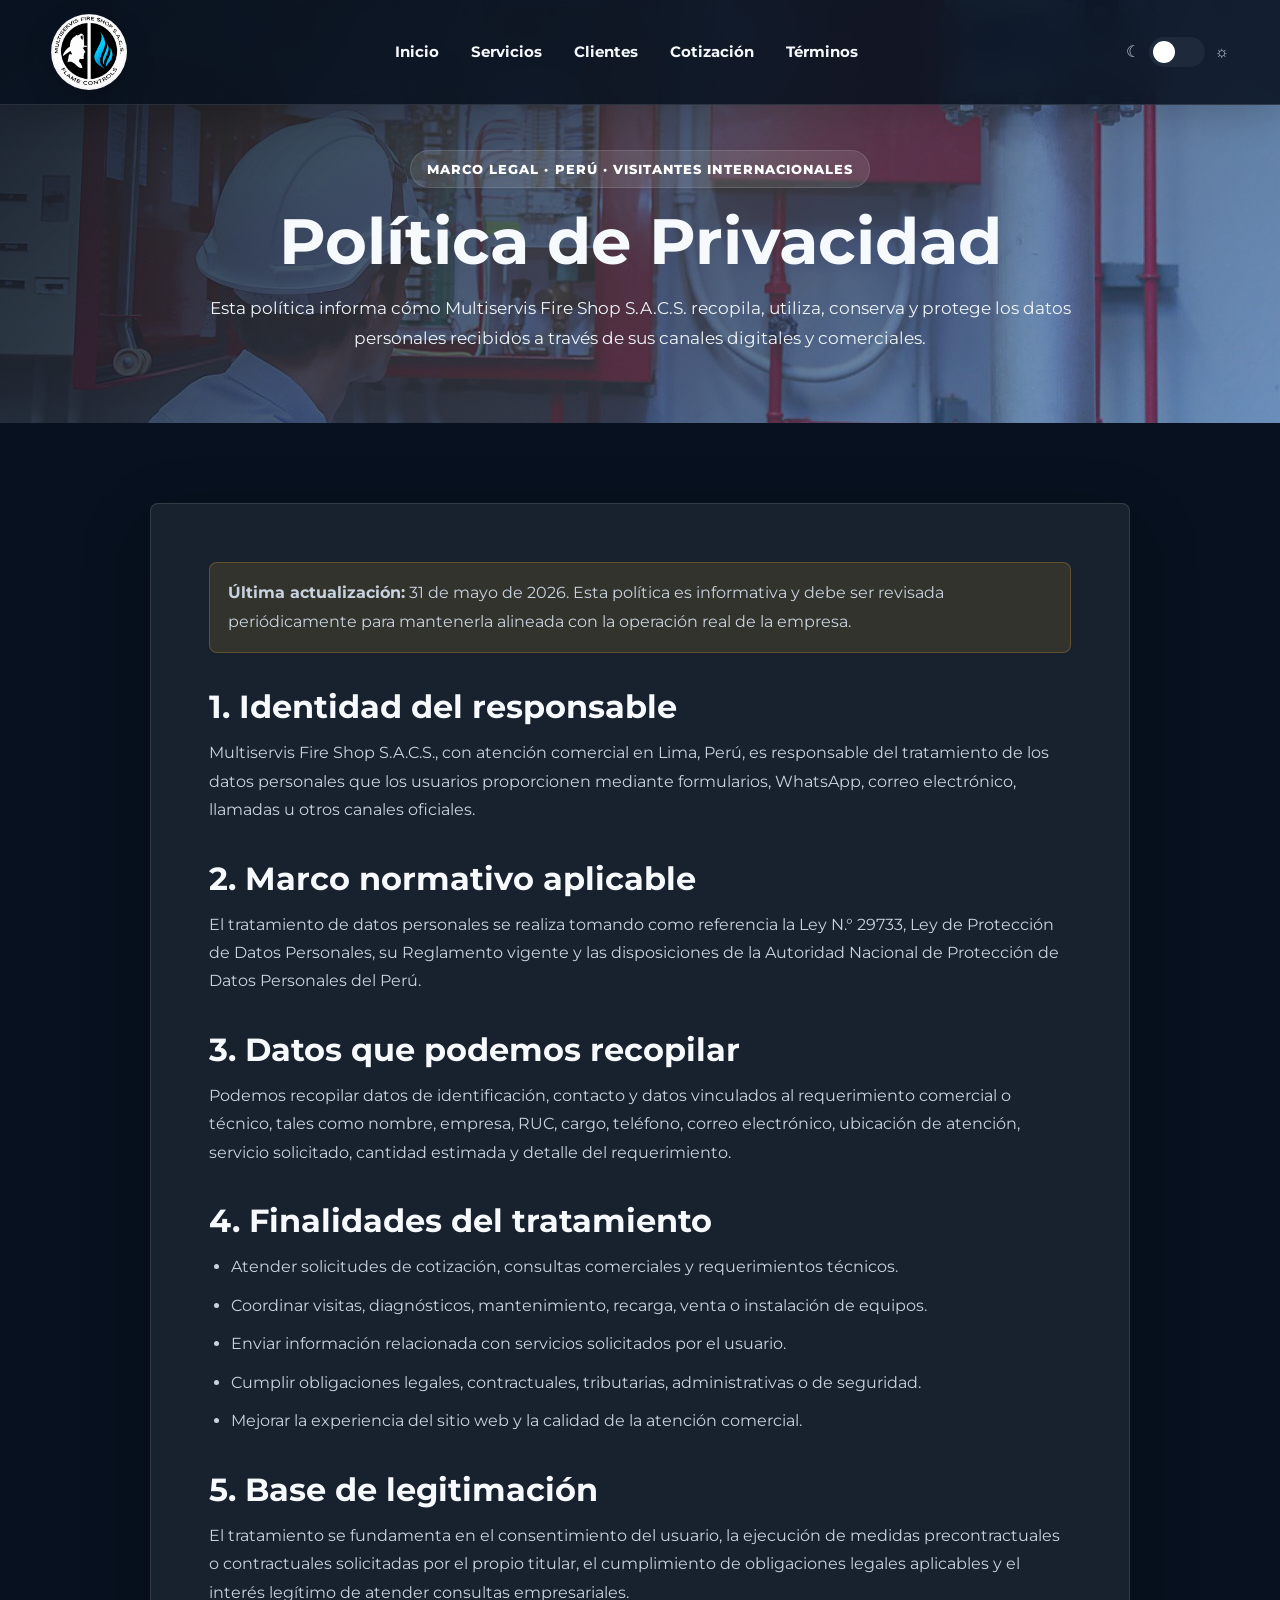
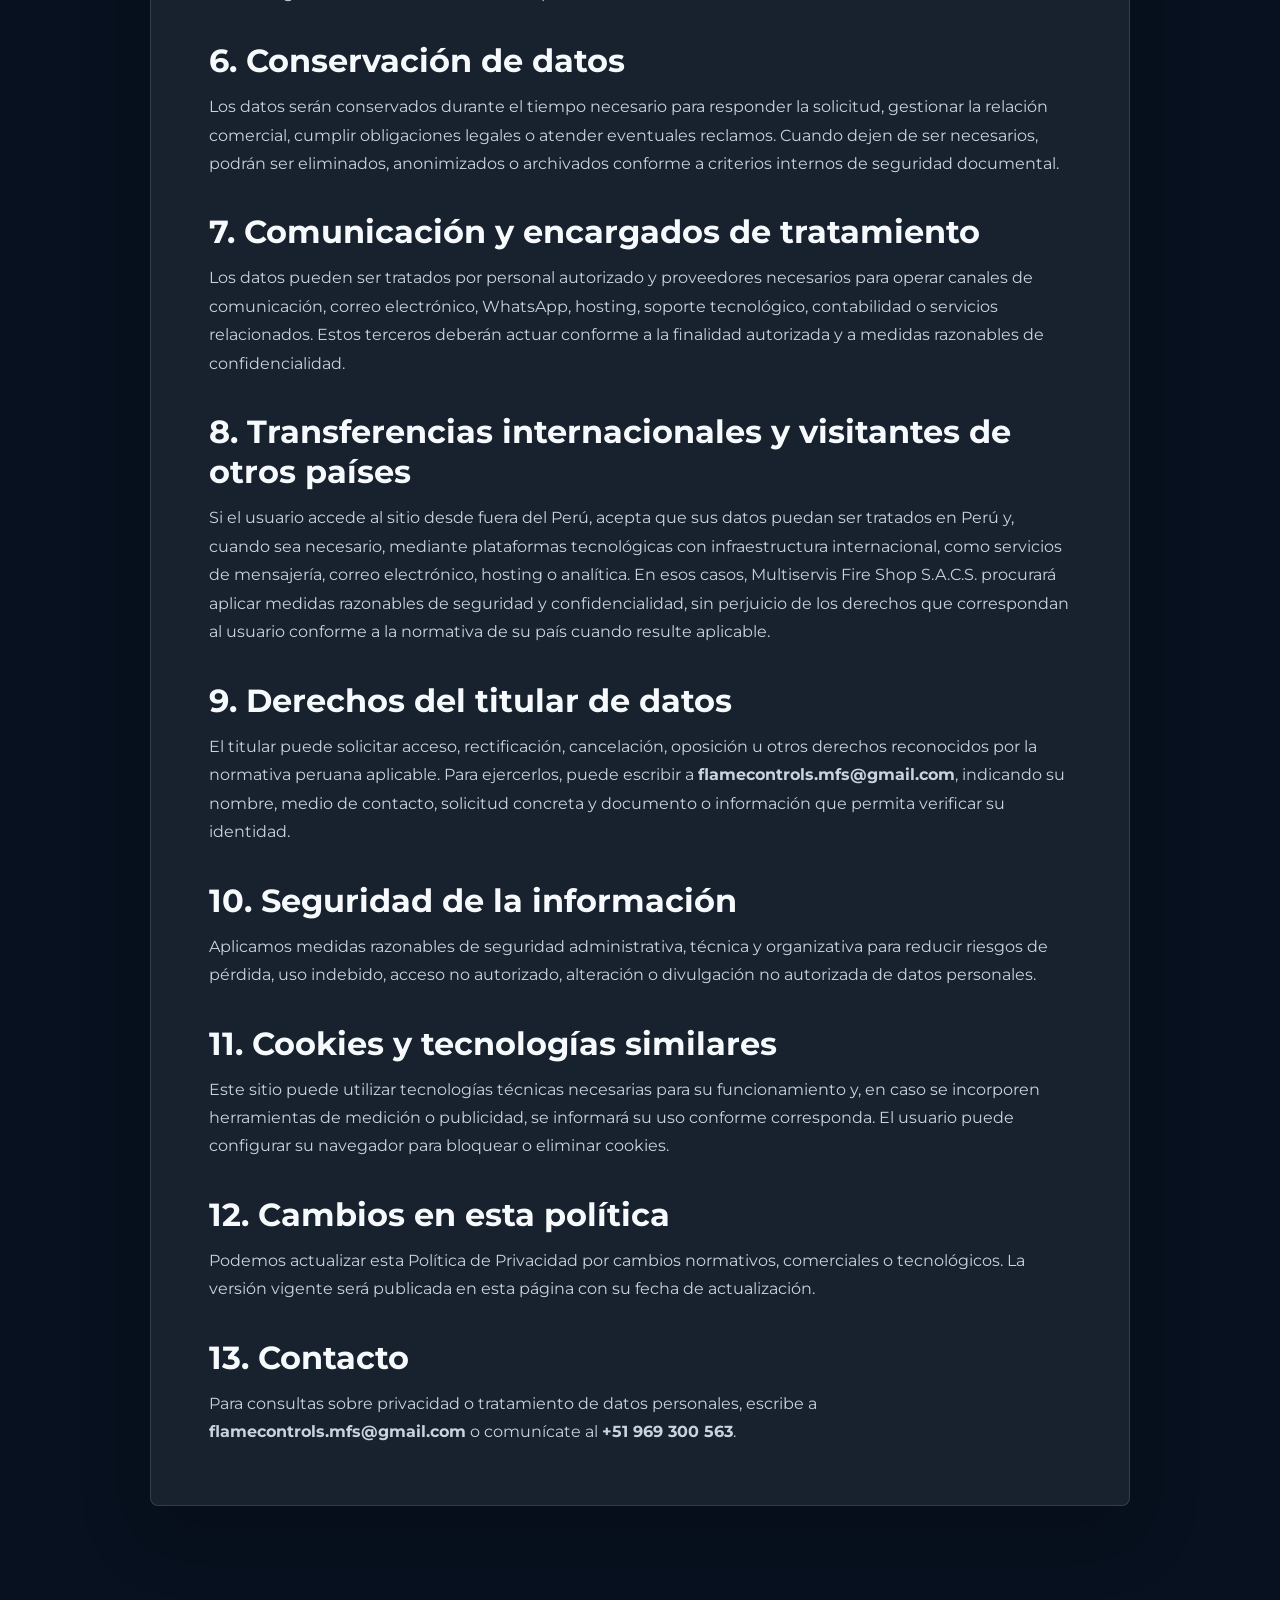
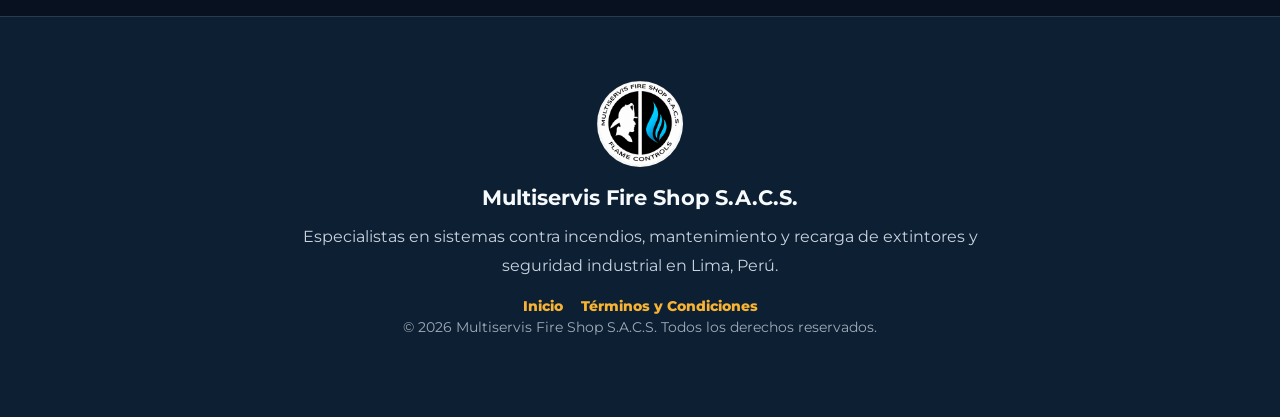
==== politica-privacidad.html @ d623d439 "Add files via upload" ====
<!DOCTYPE html>
<html lang="es-PE">

<head>
<meta charset="UTF-8">
<meta name="viewport" content="width=device-width, initial-scale=1.0">
<meta name="robots" content="index, follow">
<meta name="theme-color" content="#0b2239">

<title>Política de Privacidad | Multiservis Fire Shop S.A.C.S.</title>
<meta name="description" content="Política de Privacidad de Multiservis Fire Shop S.A.C.S. para el tratamiento de datos personales de clientes y visitantes en Perú e internacionales.">
<link rel="canonical" href="https://www.mfssacs.qd.je/politica-privacidad.html">
<link rel="icon" href="img/favicon.png">
<link rel="preconnect" href="https://fonts.googleapis.com">
<link rel="preconnect" href="https://fonts.gstatic.com" crossorigin>
<link href="https://fonts.googleapis.com/css2?family=Montserrat:wght@300;400;500;600;700;800;900&display=swap" rel="stylesheet">
<link rel="stylesheet" href="style.css">
</head>

<body>
<header class="site-header">
<a class="logo-container" href="index.html#inicio" aria-label="Ir al inicio">
<img src="img/logo-dark.png" id="logo" class="logo" alt="Logo de Multiservis Fire Shop S.A.C.S." width="90" height="90">
</a>

<button class="menu-toggle" type="button" aria-label="Abrir menú" aria-expanded="false">
<span></span>
<span></span>
<span></span>
</button>

<nav class="main-nav" aria-label="Navegación principal">
<a href="index.html#inicio">Inicio</a>
<a href="index.html#servicios">Servicios</a>
<a href="index.html#clientes">Clientes</a>
<a href="index.html#cotizacion">Cotización</a>
<a href="terminos-condiciones.html">Términos</a>
</nav>

<div class="theme-switch" aria-label="Cambiar tema visual">
<span class="mode-text" aria-hidden="true">☾</span>
<label class="switch">
<input type="checkbox" id="theme-toggle" aria-label="Activar modo claro">
<span class="slider"></span>
</label>
<span class="mode-text" aria-hidden="true">☼</span>
</div>
</header>

<main>
<section class="legal-hero">
<div class="legal-hero-content">
<span class="tag">Marco legal · Perú · Visitantes internacionales</span>
<h1>Política de Privacidad</h1>
<p>Esta política informa cómo Multiservis Fire Shop S.A.C.S. recopila, utiliza, conserva y protege los datos personales recibidos a través de sus canales digitales y comerciales.</p>
</div>
</section>

<section class="legal-content">
<article class="legal-card">
<div class="legal-meta">
<p><strong>Última actualización:</strong> 31 de mayo de 2026. Esta política es informativa y debe ser revisada periódicamente para mantenerla alineada con la operación real de la empresa.</p>
</div>

<h2>1. Identidad del responsable</h2>
<p>Multiservis Fire Shop S.A.C.S., con atención comercial en Lima, Perú, es responsable del tratamiento de los datos personales que los usuarios proporcionen mediante formularios, WhatsApp, correo electrónico, llamadas u otros canales oficiales.</p>

<h2>2. Marco normativo aplicable</h2>
<p>El tratamiento de datos personales se realiza tomando como referencia la Ley N.° 29733, Ley de Protección de Datos Personales, su Reglamento vigente y las disposiciones de la Autoridad Nacional de Protección de Datos Personales del Perú.</p>

<h2>3. Datos que podemos recopilar</h2>
<p>Podemos recopilar datos de identificación, contacto y datos vinculados al requerimiento comercial o técnico, tales como nombre, empresa, RUC, cargo, teléfono, correo electrónico, ubicación de atención, servicio solicitado, cantidad estimada y detalle del requerimiento.</p>

<h2>4. Finalidades del tratamiento</h2>
<ul>
<li>Atender solicitudes de cotización, consultas comerciales y requerimientos técnicos.</li>
<li>Coordinar visitas, diagnósticos, mantenimiento, recarga, venta o instalación de equipos.</li>
<li>Enviar información relacionada con servicios solicitados por el usuario.</li>
<li>Cumplir obligaciones legales, contractuales, tributarias, administrativas o de seguridad.</li>
<li>Mejorar la experiencia del sitio web y la calidad de la atención comercial.</li>
</ul>

<h2>5. Base de legitimación</h2>
<p>El tratamiento se fundamenta en el consentimiento del usuario, la ejecución de medidas precontractuales o contractuales solicitadas por el propio titular, el cumplimiento de obligaciones legales aplicables y el interés legítimo de atender consultas empresariales.</p>

<h2>6. Conservación de datos</h2>
<p>Los datos serán conservados durante el tiempo necesario para responder la solicitud, gestionar la relación comercial, cumplir obligaciones legales o atender eventuales reclamos. Cuando dejen de ser necesarios, podrán ser eliminados, anonimizados o archivados conforme a criterios internos de seguridad documental.</p>

<h2>7. Comunicación y encargados de tratamiento</h2>
<p>Los datos pueden ser tratados por personal autorizado y proveedores necesarios para operar canales de comunicación, correo electrónico, WhatsApp, hosting, soporte tecnológico, contabilidad o servicios relacionados. Estos terceros deberán actuar conforme a la finalidad autorizada y a medidas razonables de confidencialidad.</p>

<h2>8. Transferencias internacionales y visitantes de otros países</h2>
<p>Si el usuario accede al sitio desde fuera del Perú, acepta que sus datos puedan ser tratados en Perú y, cuando sea necesario, mediante plataformas tecnológicas con infraestructura internacional, como servicios de mensajería, correo electrónico, hosting o analítica. En esos casos, Multiservis Fire Shop S.A.C.S. procurará aplicar medidas razonables de seguridad y confidencialidad, sin perjuicio de los derechos que correspondan al usuario conforme a la normativa de su país cuando resulte aplicable.</p>

<h2>9. Derechos del titular de datos</h2>
<p>El titular puede solicitar acceso, rectificación, cancelación, oposición u otros derechos reconocidos por la normativa peruana aplicable. Para ejercerlos, puede escribir a <strong>flamecontrols.mfs@gmail.com</strong>, indicando su nombre, medio de contacto, solicitud concreta y documento o información que permita verificar su identidad.</p>

<h2>10. Seguridad de la información</h2>
<p>Aplicamos medidas razonables de seguridad administrativa, técnica y organizativa para reducir riesgos de pérdida, uso indebido, acceso no autorizado, alteración o divulgación no autorizada de datos personales.</p>

<h2>11. Cookies y tecnologías similares</h2>
<p>Este sitio puede utilizar tecnologías técnicas necesarias para su funcionamiento y, en caso se incorporen herramientas de medición o publicidad, se informará su uso conforme corresponda. El usuario puede configurar su navegador para bloquear o eliminar cookies.</p>

<h2>12. Cambios en esta política</h2>
<p>Podemos actualizar esta Política de Privacidad por cambios normativos, comerciales o tecnológicos. La versión vigente será publicada en esta página con su fecha de actualización.</p>

<h2>13. Contacto</h2>
<p>Para consultas sobre privacidad o tratamiento de datos personales, escribe a <strong>flamecontrols.mfs@gmail.com</strong> o comunícate al <strong>+51 969 300 563</strong>.</p>
</article>
</section>
</main>

<footer>
<img src="img/logo-dark.png" id="footer-logo" class="footer-logo" alt="Logo de Multiservis Fire Shop S.A.C.S." width="90" height="90" loading="lazy">
<h2>Multiservis Fire Shop S.A.C.S.</h2>
<p>Especialistas en sistemas contra incendios, mantenimiento y recarga de extintores y seguridad industrial en Lima, Perú.</p>
<nav class="legal-links" aria-label="Enlaces legales">
<a href="index.html">Inicio</a>
<a href="terminos-condiciones.html">Términos y Condiciones</a>
</nav>
<p class="copyright">© 2026 Multiservis Fire Shop S.A.C.S. Todos los derechos reservados.</p>
</footer>

<script src="script.js" defer></script>
</body>

</html>
---- style.css ----
:root{
--color-fondo:#07111f;
--color-fondo-suave:#0d1f33;
--color-texto:#f7fafc;
--color-muted:#c9d3df;
--color-linea:rgba(255,255,255,0.12);
--color-card:rgba(255,255,255,0.07);
--color-primario:#e53935;
--color-secundario:#0f6bb3;
--color-acento:#f6b334;
--sombra:0 24px 70px rgba(0,0,0,0.24);
--radio:8px;
}

*{
margin:0;
padding:0;
box-sizing:border-box;
font-family:'Montserrat',Arial,sans-serif;
scroll-behavior:smooth;
}

body{
background:var(--color-fondo);
color:var(--color-texto);
overflow-x:hidden;
transition:background-color 0.35s ease,color 0.35s ease;
}

body.light-mode{
--color-fondo:#f4f7fb;
--color-fondo-suave:#ffffff;
--color-texto:#142033;
--color-muted:#4a586a;
--color-linea:rgba(20,32,51,0.12);
--color-card:#ffffff;
--sombra:0 20px 55px rgba(14,31,53,0.12);
}

img,svg{
display:block;
max-width:100%;
}

a{
color:inherit;
}

.site-header{
position:fixed;
top:0;
left:0;
width:100%;
padding:14px clamp(18px,4vw,64px);
display:flex;
justify-content:space-between;
align-items:center;
gap:22px;
background:rgba(7,17,31,0.86);
backdrop-filter:blur(16px);
z-index:1000;
border-bottom:1px solid var(--color-linea);
box-shadow:0 12px 34px rgba(0,0,0,0.16);
transition:background-color 0.35s ease,padding 0.25s ease;
}

body.light-mode .site-header{
background:rgba(255,255,255,0.92);
}

.logo-container{
width:76px;
height:76px;
border-radius:50%;
overflow:hidden;
flex:0 0 auto;
box-shadow:0 10px 30px rgba(0,0,0,0.18);
}

.logo{
width:100%;
height:100%;
object-fit:cover;
}

.main-nav{
display:flex;
align-items:center;
gap:clamp(16px,2.5vw,32px);
}

.main-nav a{
position:relative;
text-decoration:none;
font-size:0.93rem;
font-weight:700;
color:var(--color-texto);
transition:color 0.25s ease;
}

.main-nav a::after{
content:"";
position:absolute;
left:0;
bottom:-9px;
width:100%;
height:2px;
background:var(--color-primario);
transform:scaleX(0);
transform-origin:right;
transition:transform 0.25s ease;
}

.main-nav a:hover,
.main-nav a:focus-visible{
color:var(--color-acento);
}

.main-nav a:hover::after,
.main-nav a:focus-visible::after{
transform:scaleX(1);
transform-origin:left;
}

.menu-toggle{
display:none;
width:44px;
height:44px;
border:1px solid var(--color-linea);
border-radius:var(--radio);
background:var(--color-card);
cursor:pointer;
place-items:center;
gap:5px;
padding:10px;
}

.menu-toggle span{
display:block;
width:22px;
height:2px;
background:var(--color-texto);
transition:transform 0.25s ease,opacity 0.25s ease;
}

.theme-switch{
display:flex;
align-items:center;
gap:9px;
flex:0 0 auto;
}

.mode-text{
font-size:1rem;
line-height:1;
color:var(--color-muted);
}

.switch{
position:relative;
display:inline-block;
width:56px;
height:30px;
}

.switch input{
opacity:0;
width:0;
height:0;
}

.slider{
position:absolute;
cursor:pointer;
inset:0;
background:#1e293b;
border-radius:999px;
transition:background-color 0.3s ease;
}

.slider::before{
content:"";
position:absolute;
height:22px;
width:22px;
left:4px;
bottom:4px;
background:white;
border-radius:50%;
transition:transform 0.3s ease;
}

input:checked + .slider{
background:var(--color-secundario);
}

input:checked + .slider::before{
transform:translateX(26px);
}

.hero{
position:relative;
min-height:100vh;
display:flex;
justify-content:center;
align-items:center;
text-align:center;
padding:160px 20px 90px;
background:
linear-gradient(115deg,rgba(7,17,31,0.93),rgba(7,17,31,0.62) 45%,rgba(229,57,53,0.16)),
url('img/hero.jpg');
background-size:cover;
background-position:center;
isolation:isolate;
}

.hero::after{
content:"";
position:absolute;
left:0;
right:0;
bottom:0;
height:120px;
background:linear-gradient(to bottom,transparent,var(--color-fondo));
z-index:-1;
}

.hero-content{
max-width:1080px;
animation:heroEntrada 0.9s ease both;
}

.tag,
.section-mini{
display:inline-flex;
align-items:center;
gap:8px;
margin-bottom:18px;
color:var(--color-acento);
font-size:0.82rem;
font-weight:800;
letter-spacing:0.08em;
text-transform:uppercase;
}

.tag{
padding:10px 16px;
background:rgba(255,255,255,0.1);
border:1px solid var(--color-linea);
border-radius:999px;
color:#ffffff;
}

.hero h1{
font-size:clamp(2.45rem,7vw,5.5rem);
font-weight:900;
line-height:1.04;
max-width:980px;
margin:0 auto 26px;
}

.hero p{
font-size:clamp(1rem,2.3vw,1.28rem);
line-height:1.75;
max-width:860px;
margin:0 auto 34px;
color:#e8edf3;
}

.hero-info{
display:flex;
justify-content:center;
gap:14px;
flex-wrap:wrap;
margin-bottom:36px;
}

.hero-badge{
padding:12px 16px;
background:rgba(255,255,255,0.1);
border:1px solid rgba(255,255,255,0.16);
border-radius:var(--radio);
font-weight:700;
color:#fff;
}

.hero-buttons{
display:flex;
justify-content:center;
gap:16px;
flex-wrap:wrap;
}

.btn-primary,
.btn-secondary{
display:inline-flex;
align-items:center;
justify-content:center;
min-height:54px;
padding:16px 28px;
text-decoration:none;
font-weight:800;
border-radius:var(--radio);
transition:transform 0.25s ease,box-shadow 0.25s ease,background-color 0.25s ease;
}

.btn-primary{
background:linear-gradient(135deg,var(--color-primario),#b91c1c);
color:#fff;
box-shadow:0 18px 36px rgba(229,57,53,0.24);
}

.btn-secondary{
border:1px solid rgba(255,255,255,0.36);
color:#fff;
background:rgba(255,255,255,0.08);
}

.btn-primary:hover,
.btn-secondary:hover,
.btn-primary:focus-visible,
.btn-secondary:focus-visible{
transform:translateY(-4px);
box-shadow:0 20px 45px rgba(0,0,0,0.22);
}

.section-shell{
padding:110px clamp(20px,6vw,86px);
}

.about-grid{
max-width:1180px;
margin:0 auto;
display:grid;
grid-template-columns:minmax(0,1fr) minmax(320px,0.9fr);
gap:60px;
align-items:center;
}

.section-title{
max-width:850px;
text-align:center;
margin:0 auto 58px;
}

.about h2,
.section-title h2,
.contact-box h2{
font-size:clamp(2rem,4.8vw,3.55rem);
line-height:1.12;
margin-bottom:22px;
}

.about p,
.card-content p,
.contact-box p,
.faq-item p,
.feature-card p,
footer p{
font-size:1.03rem;
line-height:1.75;
color:var(--color-muted);
}

.about p + p{
margin-top:16px;
}

.stats{
display:grid;
grid-template-columns:repeat(2,minmax(0,1fr));
gap:18px;
}

.stat-card,
.card,
.feature-card,
.testimonial-card,
.faq-item,
.client-logo-card{
background:var(--color-card);
border:1px solid var(--color-linea);
border-radius:var(--radio);
box-shadow:var(--sombra);
transition:transform 0.28s ease,border-color 0.28s ease,box-shadow 0.28s ease;
}

.stat-card{
padding:28px;
}

.stat-card:hover,
.card:hover,
.feature-card:hover,
.testimonial-card:hover,
.client-logo-card:hover{
transform:translateY(-7px);
border-color:rgba(246,179,52,0.36);
}

.stat-card h3{
font-size:clamp(2rem,4vw,2.7rem);
line-height:1;
margin-bottom:10px;
color:var(--color-acento);
}

.features,
.testimonial-grid{
max-width:1180px;
margin:0 auto;
display:grid;
grid-template-columns:repeat(3,minmax(0,1fr));
gap:24px;
}

.feature-card,
.testimonial-card,
.faq-item{
padding:30px;
}

.feature-card h3,
.testimonial-card h3,
.faq-item h3{
font-size:1.25rem;
line-height:1.35;
margin-bottom:14px;
}

.cards{
max-width:1180px;
margin:0 auto;
display:grid;
grid-template-columns:repeat(3,minmax(0,1fr));
gap:26px;
}

.card{
overflow:hidden;
}

.card img{
width:100%;
height:260px;
object-fit:cover;
transition:transform 0.45s ease;
}

.card:hover img{
transform:scale(1.05);
}

.card-content{
padding:30px;
}

.card-content h3{
font-size:1.45rem;
line-height:1.3;
margin-bottom:14px;
}

.clients{
background:linear-gradient(180deg,transparent,rgba(15,107,179,0.08),transparent);
}

.client-logos{
max-width:760px;
margin:0 auto 34px;
display:grid;
grid-template-columns:repeat(2,minmax(0,1fr));
gap:22px;
}

.client-logo-card{
min-height:132px;
display:grid;
place-items:center;
padding:28px;
background:#fff;
}

.client-logo-card img{
width:min(220px,100%);
height:auto;
}

.testimonial-card p{
font-size:1.02rem;
line-height:1.75;
color:var(--color-muted);
margin-bottom:18px;
}

.faq-container{
max-width:880px;
margin:0 auto;
display:grid;
gap:18px;
}

.quote{
background:linear-gradient(180deg,rgba(229,57,53,0.08),transparent 45%,rgba(15,107,179,0.08));
}

.quote .section-title p{
font-size:1.05rem;
line-height:1.7;
color:var(--color-muted);
}

.quote-layout{
max-width:1180px;
margin:0 auto;
display:grid;
grid-template-columns:minmax(0,1fr) 340px;
gap:28px;
align-items:start;
}

.quote-form,
.quote-panel,
.legal-card{
background:var(--color-card);
border:1px solid var(--color-linea);
border-radius:var(--radio);
box-shadow:var(--sombra);
}

.quote-form{
padding:clamp(24px,4vw,40px);
}

.form-grid{
display:grid;
grid-template-columns:repeat(2,minmax(0,1fr));
gap:18px;
}

.quote-form label{
display:grid;
gap:9px;
font-size:0.9rem;
font-weight:800;
color:var(--color-texto);
}

.quote-form input,
.quote-form select,
.quote-form textarea{
width:100%;
border:1px solid var(--color-linea);
border-radius:var(--radio);
background:rgba(255,255,255,0.08);
color:var(--color-texto);
font:inherit;
font-size:0.96rem;
padding:14px 15px;
outline:none;
transition:border-color 0.2s ease,box-shadow 0.2s ease,background-color 0.2s ease;
}

body.light-mode .quote-form input,
body.light-mode .quote-form select,
body.light-mode .quote-form textarea{
background:#fff;
}

.quote-form input:focus,
.quote-form select:focus,
.quote-form textarea:focus{
border-color:var(--color-acento);
box-shadow:0 0 0 4px rgba(246,179,52,0.16);
}

.quote-form textarea{
resize:vertical;
min-height:132px;
}

.full-field,
.consent-field,
.form-actions,
.form-note{
margin-top:18px;
}

.consent-field{
grid-template-columns:auto 1fr;
align-items:start;
font-weight:600;
color:var(--color-muted);
line-height:1.55;
}

.consent-field input{
width:18px;
height:18px;
margin-top:2px;
accent-color:var(--color-primario);
}

.consent-field a{
color:var(--color-acento);
font-weight:800;
}

.form-actions{
display:flex;
gap:14px;
flex-wrap:wrap;
}

.form-actions button{
border:0;
cursor:pointer;
font:inherit;
}

.form-note{
font-size:0.88rem;
line-height:1.6;
color:var(--color-muted);
}

.quote-panel{
position:sticky;
top:118px;
padding:30px;
}

.quote-panel h3{
font-size:1.35rem;
margin-bottom:12px;
}

.quote-panel p,
.quote-panel li{
font-size:0.98rem;
line-height:1.65;
color:var(--color-muted);
}

.quote-panel ul{
display:grid;
gap:12px;
margin-top:18px;
padding-left:18px;
}

.contact{
padding:110px 20px;
display:flex;
justify-content:center;
}

.contact-box{
width:min(100%,980px);
padding:clamp(34px,6vw,70px);
text-align:center;
border-radius:var(--radio);
background:
linear-gradient(135deg,rgba(229,57,53,0.18),rgba(15,107,179,0.16)),
var(--color-card);
border:1px solid var(--color-linea);
box-shadow:var(--sombra);
}

.contact-info{
margin:32px 0;
display:grid;
gap:8px;
}

footer{
padding:64px 20px 76px;
text-align:center;
border-top:1px solid var(--color-linea);
background:var(--color-fondo-suave);
}

.footer-logo{
width:86px;
height:86px;
border-radius:50%;
margin:0 auto 18px;
object-fit:cover;
}

footer h2{
font-size:1.3rem;
margin-bottom:12px;
}

footer > p{
max-width:700px;
margin:0 auto;
}

.footer-contact{
margin:26px 0;
display:grid;
gap:8px;
}

.copyright{
font-size:0.9rem;
opacity:0.78;
}

.legal-links{
display:flex;
justify-content:center;
gap:18px;
flex-wrap:wrap;
margin-top:18px;
}

.legal-links a{
color:var(--color-acento);
font-size:0.9rem;
font-weight:800;
text-decoration:none;
}

.legal-hero{
padding:150px 20px 70px;
background:
linear-gradient(135deg,rgba(7,17,31,0.94),rgba(15,107,179,0.42)),
url('img/hero.jpg');
background-size:cover;
background-position:center;
text-align:center;
}

.legal-hero-content{
max-width:920px;
margin:0 auto;
}

.legal-hero h1{
font-size:clamp(2.1rem,5vw,4rem);
line-height:1.1;
margin-bottom:18px;
}

.legal-hero p{
font-size:1.05rem;
line-height:1.75;
color:#eef4f8;
}

.legal-content{
padding:80px 20px 110px;
}

.legal-card{
max-width:980px;
margin:0 auto;
padding:clamp(28px,5vw,58px);
}

.legal-card h2{
font-size:clamp(1.45rem,3vw,2rem);
line-height:1.25;
margin:34px 0 12px;
}

.legal-card h2:first-child{
margin-top:0;
}

.legal-card h3{
font-size:1.08rem;
margin:22px 0 10px;
}

.legal-card p,
.legal-card li{
font-size:1rem;
line-height:1.78;
color:var(--color-muted);
}

.legal-card ul{
display:grid;
gap:10px;
padding-left:22px;
margin:12px 0;
}

.legal-meta{
padding:16px 18px;
margin-bottom:26px;
border-radius:var(--radio);
background:rgba(246,179,52,0.12);
border:1px solid rgba(246,179,52,0.24);
}

.floating-whatsapp{
position:fixed;
right:24px;
bottom:24px;
width:64px;
height:64px;
background:#25d366;
color:#fff;
border-radius:50%;
display:flex;
justify-content:center;
align-items:center;
box-shadow:0 16px 34px rgba(37,211,102,0.36);
z-index:999;
animation:floatWhatsapp 2.7s infinite ease-in-out;
}

.floating-whatsapp svg{
width:38px;
height:38px;
fill:currentColor;
}

.reveal{
opacity:0;
transform:translateY(26px);
transition:opacity 0.7s ease,transform 0.7s ease;
}

.reveal.is-visible{
opacity:1;
transform:translateY(0);
}

@keyframes heroEntrada{
from{
opacity:0;
transform:translateY(24px);
}
to{
opacity:1;
transform:translateY(0);
}
}

@keyframes floatWhatsapp{
0%,100%{
transform:translateY(0);
}
50%{
transform:translateY(-7px);
}
}

@media (prefers-reduced-motion:reduce){
*{
scroll-behavior:auto;
}

.reveal,
.hero-content,
.floating-whatsapp{
animation:none;
transition:none;
}
}

@media(max-width:1024px){
.site-header{
padding:12px 22px;
}

.menu-toggle{
display:grid;
order:3;
}

.theme-switch{
margin-left:auto;
}

.main-nav{
position:absolute;
top:100%;
left:16px;
right:16px;
display:grid;
gap:0;
padding:10px;
background:var(--color-fondo-suave);
border:1px solid var(--color-linea);
border-radius:var(--radio);
box-shadow:var(--sombra);
transform:translateY(-12px);
opacity:0;
pointer-events:none;
transition:opacity 0.25s ease,transform 0.25s ease;
}

.main-nav.is-open{
opacity:1;
transform:translateY(0);
pointer-events:auto;
}

.main-nav a{
padding:14px 12px;
}

.main-nav a::after{
display:none;
}

body.menu-open .menu-toggle span:nth-child(1){
transform:translateY(7px) rotate(45deg);
}

body.menu-open .menu-toggle span:nth-child(2){
opacity:0;
}

body.menu-open .menu-toggle span:nth-child(3){
transform:translateY(-7px) rotate(-45deg);
}

.about-grid,
.cards,
.features,
.testimonial-grid,
.quote-layout{
grid-template-columns:1fr;
}

.cards,
.features,
.testimonial-grid{
max-width:720px;
}

.quote-panel{
position:static;
}
}

@media(max-width:640px){
.site-header{
gap:12px;
}

.logo-container{
width:58px;
height:58px;
}

.theme-switch{
gap:6px;
}

.mode-text{
display:none;
}

.switch{
width:50px;
height:28px;
}

.slider::before{
width:20px;
height:20px;
}

input:checked + .slider::before{
transform:translateX(22px);
}

.hero{
min-height:auto;
padding:132px 18px 72px;
text-align:left;
}

.hero h1,
.hero p{
margin-left:0;
margin-right:0;
}

.hero-info,
.hero-buttons{
justify-content:flex-start;
}

.hero-buttons{
display:grid;
grid-template-columns:1fr;
}

.btn-primary,
.btn-secondary{
width:100%;
}

.section-shell{
padding:78px 18px;
}

.stats,
.client-logos,
.form-grid{
grid-template-columns:1fr;
}

.stat-card,
.feature-card,
.testimonial-card,
.faq-item,
.card-content{
padding:24px;
}

.card img{
height:220px;
}

.client-logo-card{
min-height:116px;
}

.floating-whatsapp{
width:58px;
height:58px;
right:18px;
bottom:18px;
}

.form-actions{
display:grid;
grid-template-columns:1fr;
}

.legal-hero{
padding-top:122px;
}
}
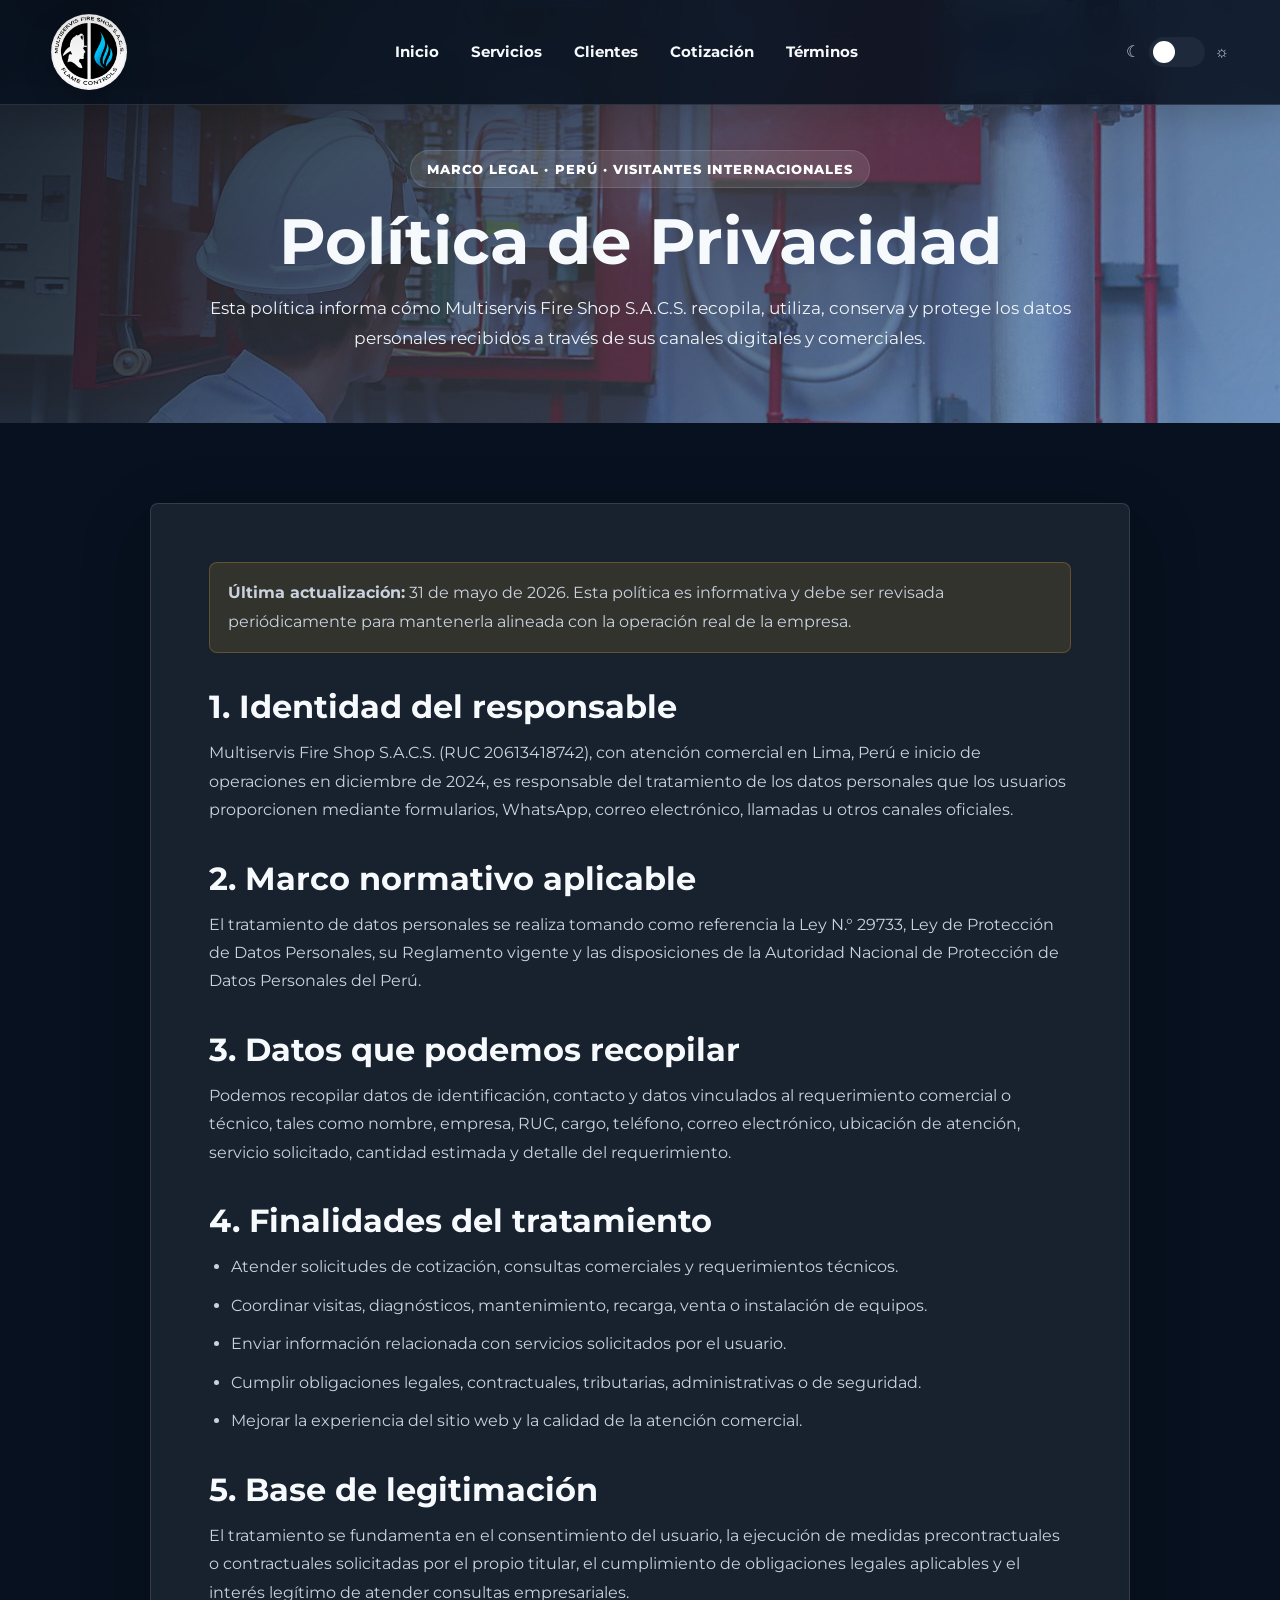
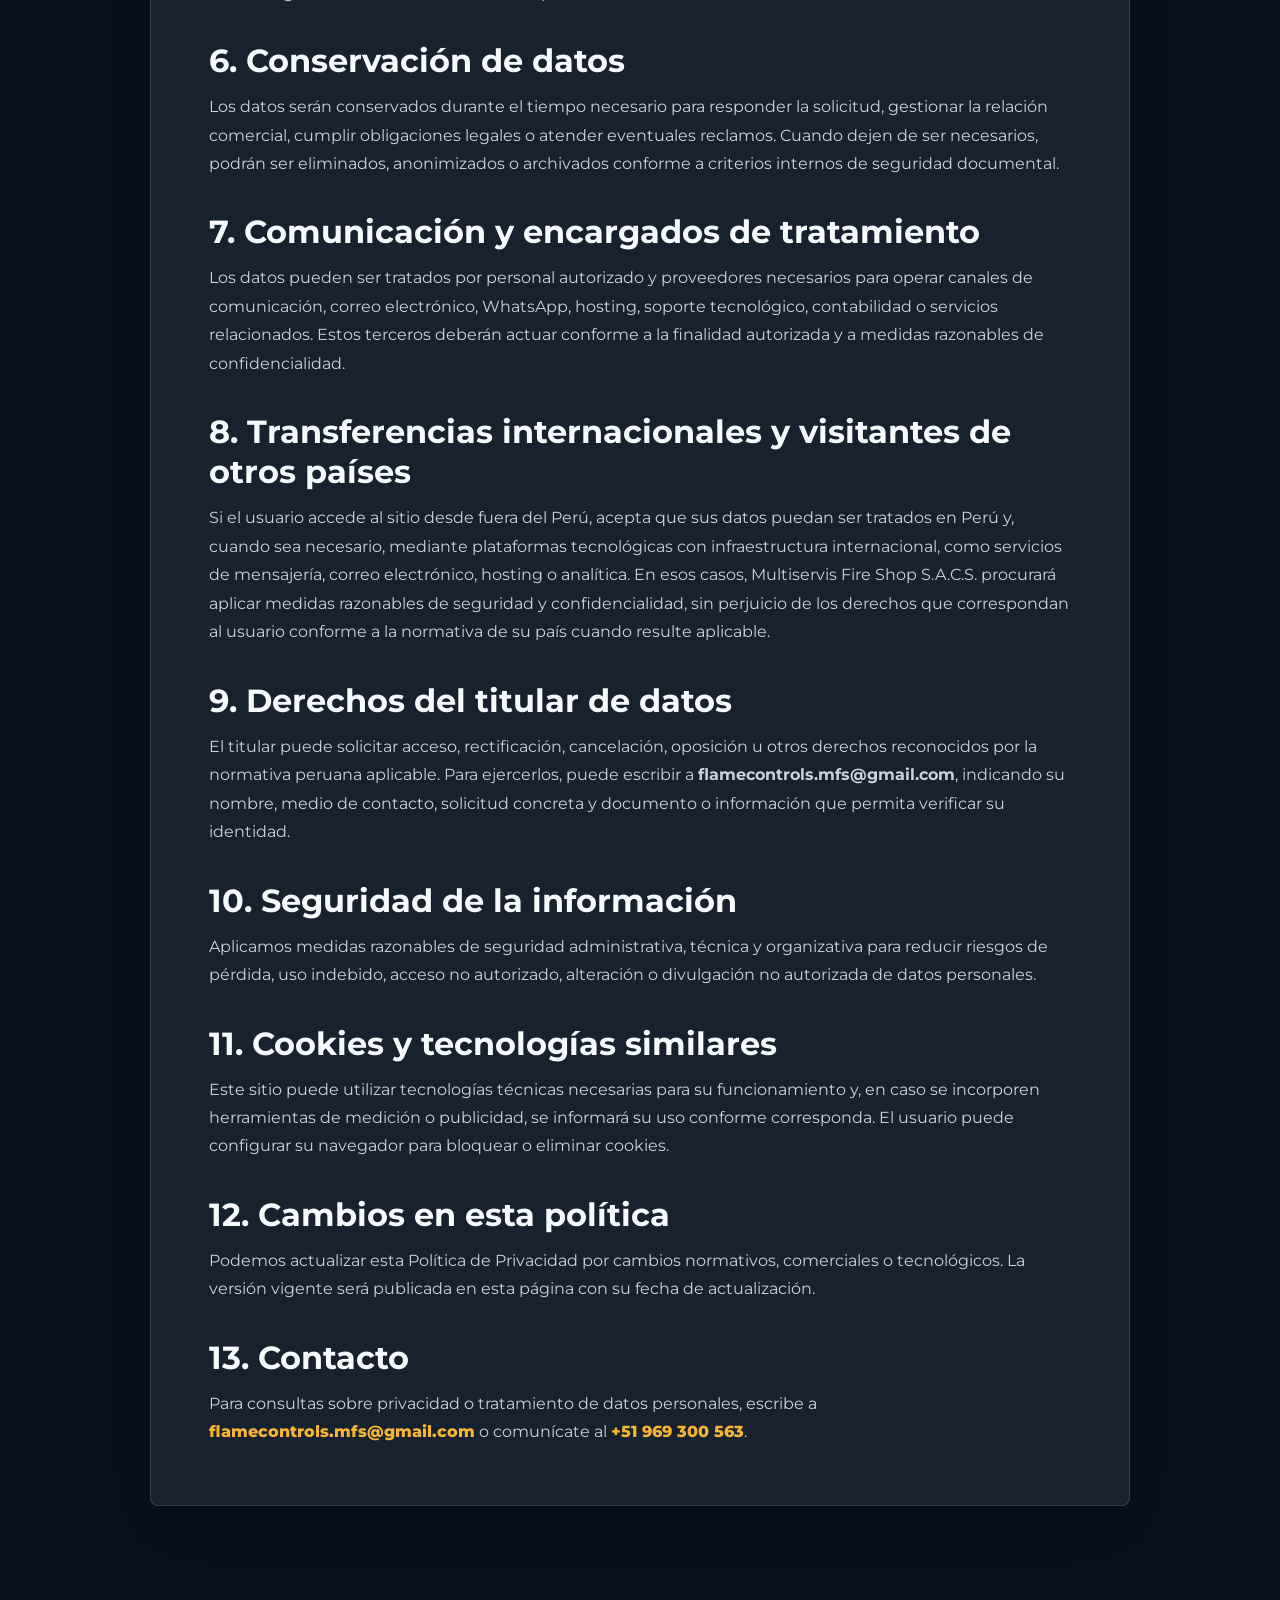
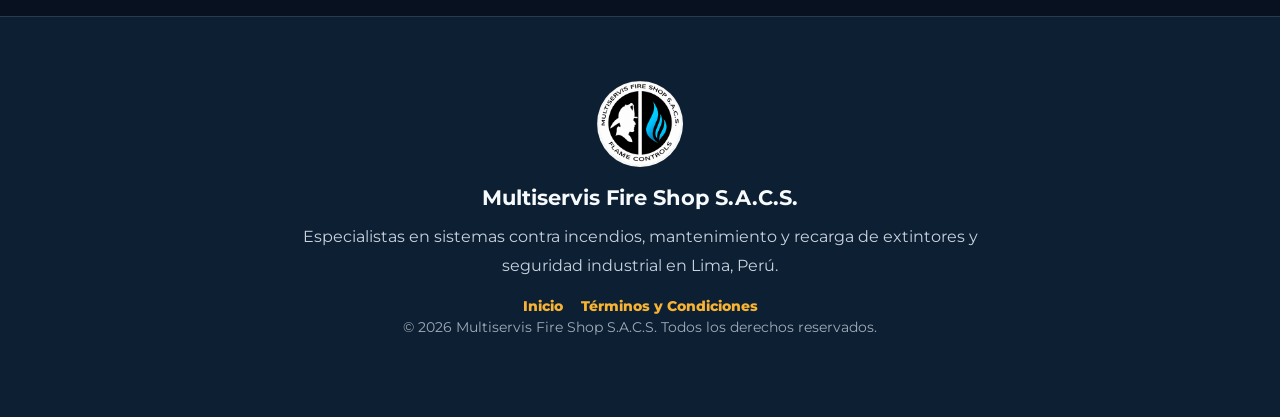
==== commit 96892b68: "Mejora contenido y SEO del sitio" ====
--- a/politica-privacidad.html
+++ b/politica-privacidad.html
@@ -13,11 +13,12 @@
 <link rel="icon" href="img/favicon.png">
 <link rel="preconnect" href="https://fonts.googleapis.com">
 <link rel="preconnect" href="https://fonts.gstatic.com" crossorigin>
-<link href="https://fonts.googleapis.com/css2?family=Montserrat:wght@300;400;500;600;700;800;900&display=swap" rel="stylesheet">
+<link href="https://fonts.googleapis.com/css2?family=Montserrat:wght@400;600;700;800;900&display=swap" rel="stylesheet">
 <link rel="stylesheet" href="style.css">
 </head>
 
 <body>
+<a class="skip-link" href="#contenido">Saltar al contenido</a>
 <header class="site-header">
 <a class="logo-container" href="index.html#inicio" aria-label="Ir al inicio">
 <img src="img/logo-dark.png" id="logo" class="logo" alt="Logo de Multiservis Fire Shop S.A.C.S." width="90" height="90">
@@ -47,7 +48,7 @@
 </div>
 </header>
 
-<main>
+<main id="contenido">
 <section class="legal-hero">
 <div class="legal-hero-content">
 <span class="tag">Marco legal · Perú · Visitantes internacionales</span>
@@ -63,7 +64,7 @@
 </div>
 
 <h2>1. Identidad del responsable</h2>
-<p>Multiservis Fire Shop S.A.C.S., con atención comercial en Lima, Perú, es responsable del tratamiento de los datos personales que los usuarios proporcionen mediante formularios, WhatsApp, correo electrónico, llamadas u otros canales oficiales.</p>
+<p>Multiservis Fire Shop S.A.C.S. (RUC 20613418742), con atención comercial en Lima, Perú e inicio de operaciones en diciembre de 2024, es responsable del tratamiento de los datos personales que los usuarios proporcionen mediante formularios, WhatsApp, correo electrónico, llamadas u otros canales oficiales.</p>
 
 <h2>2. Marco normativo aplicable</h2>
 <p>El tratamiento de datos personales se realiza tomando como referencia la Ley N.° 29733, Ley de Protección de Datos Personales, su Reglamento vigente y las disposiciones de la Autoridad Nacional de Protección de Datos Personales del Perú.</p>
@@ -105,7 +106,7 @@
 <p>Podemos actualizar esta Política de Privacidad por cambios normativos, comerciales o tecnológicos. La versión vigente será publicada en esta página con su fecha de actualización.</p>
 
 <h2>13. Contacto</h2>
-<p>Para consultas sobre privacidad o tratamiento de datos personales, escribe a <strong>flamecontrols.mfs@gmail.com</strong> o comunícate al <strong>+51 969 300 563</strong>.</p>
+<p>Para consultas sobre privacidad o tratamiento de datos personales, escribe a <strong><a href="mailto:flamecontrols.mfs@gmail.com">flamecontrols.mfs@gmail.com</a></strong> o comunícate al <strong><a href="tel:+51969300563">+51 969 300 563</a></strong>.</p>
 </article>
 </section>
 </main>
--- a/style.css
+++ b/style.css
@@ -12,6 +12,10 @@
 --radio:8px;
 }
 
+html{
+scroll-padding-top:118px;
+}
+
 *{
 margin:0;
 padding:0;
@@ -44,6 +48,39 @@
 
 a{
 color:inherit;
+}
+
+.skip-link{
+position:fixed;
+top:12px;
+left:12px;
+z-index:2000;
+padding:12px 16px;
+background:var(--color-acento);
+color:#07111f;
+font-weight:800;
+text-decoration:none;
+border-radius:var(--radio);
+box-shadow:var(--sombra);
+transform:translateY(-140%);
+transition:transform 0.2s ease;
+}
+
+.skip-link:focus{
+transform:translateY(0);
+}
+
+a:focus-visible,
+button:focus-visible,
+input:focus-visible,
+select:focus-visible,
+textarea:focus-visible{
+outline:3px solid var(--color-acento);
+outline-offset:4px;
+}
+
+section[id]{
+scroll-margin-top:118px;
 }
 
 .site-header{
@@ -267,6 +304,10 @@
 color:#e8edf3;
 }
 
+body.light-mode .hero p{
+color:#eef4f8;
+}
+
 .hero-info{
 display:flex;
 justify-content:center;
@@ -356,6 +397,7 @@
 .contact-box p,
 .faq-item p,
 .feature-card p,
+.service-list,
 footer p{
 font-size:1.03rem;
 line-height:1.75;
@@ -459,6 +501,33 @@
 font-size:1.45rem;
 line-height:1.3;
 margin-bottom:14px;
+}
+
+.service-list{
+display:grid;
+gap:8px;
+margin:18px 0 20px;
+padding-left:20px;
+font-size:0.96rem;
+}
+
+.text-link{
+display:inline-flex;
+align-items:center;
+gap:8px;
+color:var(--color-acento);
+font-weight:800;
+text-decoration:none;
+}
+
+.text-link::after{
+content:"→";
+transition:transform 0.2s ease;
+}
+
+.text-link:hover::after,
+.text-link:focus-visible::after{
+transform:translateX(4px);
 }
 
 .clients{
@@ -618,6 +687,16 @@
 font:inherit;
 }
 
+.form-actions .btn-secondary{
+border:1px solid rgba(255,255,255,0.36);
+}
+
+body.light-mode .form-actions .btn-secondary{
+border-color:rgba(20,32,51,0.22);
+color:var(--color-texto);
+background:rgba(20,32,51,0.04);
+}
+
 .form-note{
 font-size:0.88rem;
 line-height:1.6;
@@ -671,6 +750,25 @@
 margin:32px 0;
 display:grid;
 gap:8px;
+}
+
+.contact-info a,
+.footer-contact a,
+.legal-card a{
+color:var(--color-acento);
+font-weight:800;
+text-decoration:none;
+}
+
+.contact-info a:hover,
+.footer-contact a:hover,
+.legal-card a:hover,
+.contact-info a:focus-visible,
+.footer-contact a:focus-visible,
+.legal-card a:focus-visible,
+.legal-links a:hover,
+.legal-links a:focus-visible{
+text-decoration:underline;
 }
 
 footer{
@@ -822,12 +920,17 @@
 }
 
 .reveal{
+opacity:1;
+transform:none;
+}
+
+html.js .reveal{
 opacity:0;
 transform:translateY(26px);
 transition:opacity 0.7s ease,transform 0.7s ease;
 }
 
-.reveal.is-visible{
+html.js .reveal.is-visible{
 opacity:1;
 transform:translateY(0);
 }
@@ -858,10 +961,13 @@
 }
 
 .reveal,
+html.js .reveal,
 .hero-content,
 .floating-whatsapp{
 animation:none;
 transition:none;
+opacity:1;
+transform:none;
 }
 }
 
@@ -943,6 +1049,14 @@
 }
 
 @media(max-width:640px){
+html{
+scroll-padding-top:96px;
+}
+
+section[id]{
+scroll-margin-top:96px;
+}
+
 .site-header{
 gap:12px;
 }
